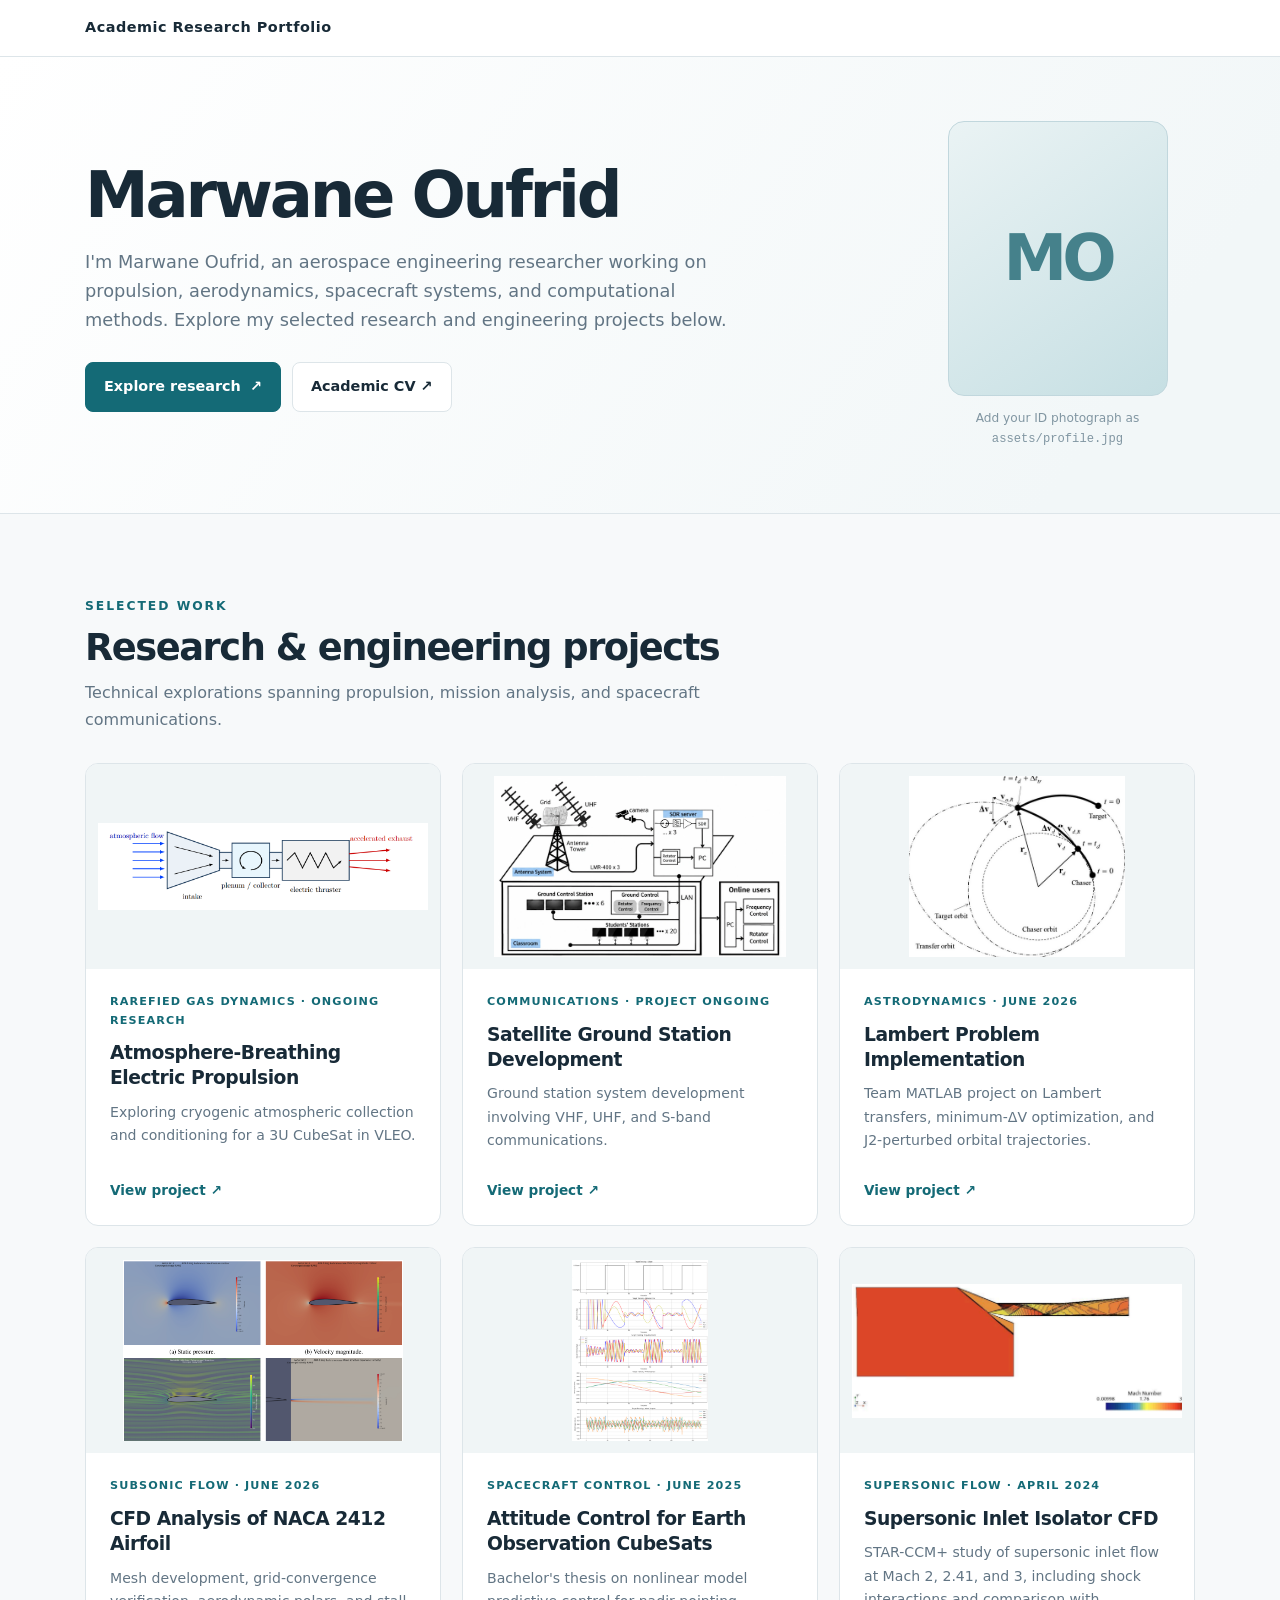
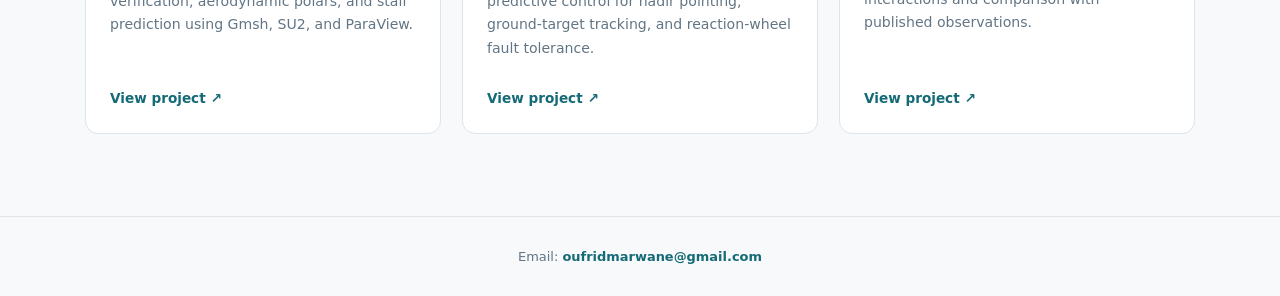
==== index.html @ 2d342919 "Add files via upload" ====
<!DOCTYPE html>

<html lang="en"><head><meta charset="utf-8"/><meta content="width=device-width,initial-scale=1" name="viewport"/><meta content="Marwane Oufrid — aerospace engineering research and project portfolio." name="description"/><title>Marwane Oufrid | Aerospace Engineering Research</title><link href="assets/style.css" rel="stylesheet"/></head><body><header class="portfolio-header"><div class="wrap"><a href="index.html">Academic Research Portfolio</a></div></header><main><section class="hero"><div class="wrap hero-grid"><div><h1 class="intro-name">Marwane Oufrid</h1><p>I'm Marwane Oufrid, an aerospace engineering researcher working on propulsion, aerodynamics, spacecraft systems, and computational methods. Explore my selected research and engineering projects below.</p><div class="btns"><a class="btn primary" href="#research">Explore research <span aria-hidden="true">↗</span></a><a class="btn" href="files/Marwane_Oufrid_CV.pdf" rel="noopener" target="_blank">Academic CV ↗</a></div></div><div class="photo-panel"><div class="profile-frame"><img alt="Portrait of Marwane Oufrid" onerror="this.style.display='none'" src="assets/profile.jpg"/><span aria-hidden="true" class="profile-initials">MO</span></div><p class="photo-hint">Add your ID photograph as <code>assets/profile.jpg</code></p></div></div></section><section class="section" id="research"><div class="wrap"><div class="section-heading"><div><div class="eyebrow">Selected work</div><h2>Research &amp; engineering projects</h2><p>Technical explorations spanning propulsion, mission analysis, and spacecraft communications.</p></div></div><div class="cards"><a class="card" href="projects/abep.html"><div class="card-art real-art"><img alt="Concept diagram for atmosphere-breathing electric propulsion" loading="lazy" src="assets/abep-diagram.png"/></div><div class="card-body"><span class="tag">Rarefied Gas Dynamics · Ongoing research</span><h3>Atmosphere-Breathing Electric Propulsion</h3><p>Exploring cryogenic atmospheric collection and conditioning for a 3U CubeSat in VLEO.</p><span class="open">View project ↗</span></div></a><a class="card" href="projects/ground-station.html"><div class="card-art real-art"><img alt="Adapted conceptual satellite ground station architecture showing antennas, SDR server, and ground control" loading="lazy" src="assets/ground-station-diagram.webp"/></div><div class="card-body"><span class="tag">Communications · Project ongoing</span><h3>Satellite Ground Station Development</h3><p>Ground station system development involving VHF, UHF, and S-band communications.</p><span class="open">View project ↗</span></div></a><a class="card" href="projects/lambert.html"><div class="card-art real-art"><img alt="Orbital rendezvous diagram related to Lambert transfer analysis" loading="lazy" src="assets/lambert-diagram.jpg"/></div><div class="card-body"><span class="tag">Astrodynamics · June 2026</span><h3>Lambert Problem Implementation</h3><p>Team MATLAB project on Lambert transfers, minimum-ΔV optimization, and J2-perturbed orbital trajectories.</p><span class="open">View project ↗</span></div></a><a class="card" href="projects/naca-2412.html"><div class="card-art real-art"><img alt="Simulation figure from the CFD Analysis of NACA 2412 Airfoil project report" loading="lazy" src="assets/naca-airfoil.png"/></div><div class="card-body"><span class="tag">Subsonic Flow · June 2026</span><h3>CFD Analysis of NACA 2412 Airfoil</h3><p>Mesh development, grid-convergence verification, aerodynamic polars, and stall prediction using Gmsh, SU2, and ParaView.</p><span class="open">View project ↗</span></div></a><a class="card" href="projects/cubesat-attitude-control.html"><div class="card-art real-art"><img alt="Attitude-tracking performance simulation from the bachelor thesis" loading="lazy" src="assets/acs-target-tracking.png"/></div><div class="card-body"><span class="tag">Spacecraft Control · June 2025</span><h3>Attitude Control for Earth Observation CubeSats</h3><p>Bachelor's thesis on nonlinear model predictive control for nadir pointing, ground-target tracking, and reaction-wheel fault tolerance.</p><span class="open">View project ↗</span></div></a><a class="card" href="projects/supersonic-inlet.html"><div class="card-art real-art"><img alt="Simulation figure from the Supersonic Inlet Isolator CFD project report" loading="lazy" src="assets/supersonic-inlet.png"/></div><div class="card-body"><span class="tag">Supersonic Flow · April 2024</span><h3>Supersonic Inlet Isolator CFD</h3><p>STAR-CCM+ study of supersonic inlet flow at Mach 2, 2.41, and 3, including shock interactions and comparison with published observations.</p><span class="open">View project ↗</span></div></a></div></div></section></main><footer><div class="wrap"><span>Email: <a href="mailto:oufridmarwane@gmail.com">oufridmarwane@gmail.com</a></span></div></footer><script src="assets/main.js"></script><script src="assets/art.js"></script><script>document.getElementById('year').textContent=new Date().getFullYear()</script></body></html>
---- assets/style.css ----
:root{--ink:#182a37;--muted:#627584;--paper:#f7f9fa;--white:#fff;--line:#dde5e9;--accent:#146a76;--accentlight:#e9f4f5;--max:1110px}*{box-sizing:border-box}html{scroll-behavior:smooth}body{margin:0;background:var(--paper);color:var(--ink);font:16px/1.65 Inter,system-ui,-apple-system,"Segoe UI",sans-serif}a{color:inherit;text-decoration:none}a:hover{color:var(--accent)}.wrap{width:min(var(--max),calc(100% - 48px));margin:auto}.nav{height:78px;display:flex;align-items:center;justify-content:space-between;gap:24px}.brand{font-size:1.05rem;font-weight:800;letter-spacing:-.03em}.brand span{color:var(--accent)}.nav-links{display:flex;gap:30px;align-items:center}.nav-links a{font-size:.88rem;font-weight:600;color:#506575}.nav-links a:hover{color:var(--accent)}.nav-links .contact-button{border:1px solid #b6ccd2;padding:8px 16px;border-radius:8px;color:var(--ink)}header{background:#fff;border-bottom:1px solid var(--line)}.hero{background:linear-gradient(125deg,#fff 0%,#f2f7f8 85%);border-bottom:1px solid var(--line);overflow:hidden}.hero-grid{min-height:520px;display:grid;grid-template-columns:1.25fr .75fr;gap:55px;align-items:center;padding:76px 0}.eyebrow{color:var(--accent);text-transform:uppercase;font-size:.77rem;font-weight:800;letter-spacing:.16em}.hero h1{font-size:clamp(2.5rem,5vw,4.25rem);line-height:1.13;letter-spacing:-.055em;margin:17px 0 20px;max-width:720px}.hero p{font-size:1.11rem;color:var(--muted);max-width:600px;margin:0 0 26px}.btns{display:flex;flex-wrap:wrap;gap:11px}.btn{display:inline-flex;align-items:center;gap:9px;border-radius:8px;padding:12px 18px;font-size:.9rem;font-weight:700;border:1px solid var(--line);background:#fff}.btn.primary{background:var(--accent);color:white;border-color:var(--accent)}.btn.primary:hover{background:#0b4c55}.orbital{min-height:330px;position:relative;display:grid;place-items:center}.orbit{position:absolute;width:285px;height:285px;border:1px solid #b6d4d9;border-radius:50%;transform:rotateX(56deg) rotate(-31deg)}.orbit.o2{height:230px;width:325px;transform:rotateX(70deg) rotate(48deg)}.planet{width:153px;height:153px;border-radius:50%;background:radial-gradient(circle at 30% 25%,#82b8c1,#236b80 58%,#14384f 86%);box-shadow:0 28px 80px #16687822, inset -18px -12px 25px #062c3b44;position:relative}.planet:after{content:'';position:absolute;inset:20px;border:1px solid #ffffff38;border-radius:50%}.sat{position:absolute;top:51px;right:31px;width:13px;height:13px;background:#d99149;border:3px solid white;border-radius:50%;box-shadow:0 0 0 6px #e9ac6350}.diagram-caption{position:absolute;bottom:8px;font:600 .7rem/1.5 ui-monospace,monospace;letter-spacing:.12em;color:#6f8b96;text-align:center}.section{padding:82px 0}.section-heading{display:flex;align-items:end;justify-content:space-between;gap:24px;margin-bottom:30px}.section h2{font-size:clamp(1.7rem,3vw,2.3rem);letter-spacing:-.04em;line-height:1.3;margin:8px 0}.section-heading p,.section-intro{color:var(--muted);max-width:630px;margin:0}.section-heading .smalllink{font-size:.85rem;font-weight:700;color:var(--accent);white-space:nowrap}.cards{display:grid;grid-template-columns:repeat(3,minmax(0,1fr));gap:21px}.card{background:#fff;border:1px solid var(--line);border-radius:13px;overflow:hidden;transition:transform .15s,box-shadow .15s}.card:hover{transform:translateY(-3px);box-shadow:0 15px 34px #15384a12}.card-art{height:205px;position:relative;overflow:hidden;background:#d7eaf0}.card-art svg{height:100%;width:100%;display:block}.card-body{padding:24px}.tag{display:inline-block;text-transform:uppercase;letter-spacing:.1em;font-size:.7rem;font-weight:800;color:var(--accent)}.card h3{font-size:1.17rem;letter-spacing:-.025em;line-height:1.36;margin:10px 0}.card p{font-size:.88rem;color:var(--muted);margin:0 0 19px}.card .open{font-size:.85rem;font-weight:750;color:var(--accent)}.about{background:white;border-top:1px solid var(--line);border-bottom:1px solid var(--line)}.about-grid{display:grid;grid-template-columns:1fr 1fr;gap:80px}.about p{color:var(--muted)}.topics{display:flex;flex-wrap:wrap;gap:9px;margin-top:23px}.pill{padding:7px 12px;background:var(--accentlight);color:#225967;border-radius:6px;font-size:.8rem;font-weight:650}.quick{border-top:1px solid var(--line);padding:24px 0}.quick:first-of-type{border-top:0}.quick strong{display:block;font-size:.95rem}.quick span{color:var(--muted);font-size:.87rem}.cta{padding:68px 0}.cta-inner{border-radius:16px;background:#173947;color:#fff;padding:43px 50px;display:flex;justify-content:space-between;align-items:center;gap:28px}.cta h2{margin:0 0 7px;font-size:1.65rem}.cta p{color:#c4d8de;margin:0}.cta .btn{white-space:nowrap}footer{border-top:1px solid var(--line);padding:29px 0;color:var(--muted);font-size:.81rem}footer .wrap{display:flex;justify-content:space-between;gap:20px}footer a{margin-left:15px}.detail{background:white;border-bottom:1px solid var(--line)}.detail .wrap{padding-top:68px;padding-bottom:66px}.crumb{font-size:.83rem;color:var(--accent);font-weight:700}.detail h1{font-size:clamp(2.25rem,5vw,3.6rem);letter-spacing:-.055em;line-height:1.15;max-width:850px;margin:19px 0}.detail .lede{font-size:1.13rem;color:var(--muted);max-width:820px}.detail-content{display:grid;grid-template-columns:minmax(0,1.8fr) minmax(240px,.8fr);gap:72px;padding-top:52px;padding-bottom:90px}.detail-content h2{font-size:1.3rem;letter-spacing:-.025em;margin:38px 0 11px}.detail-content h2:first-child{margin-top:0}.detail-content p,.detail-content li{color:#516777}.detail-content ul{padding-left:20px}.aside{background:#fff;border:1px solid var(--line);border-radius:10px;padding:25px;height:max-content}.aside h3{margin:0 0 18px;font-size:1rem}.fact{border-top:1px solid var(--line);padding:12px 0}.fact b{display:block;font-size:.72rem;text-transform:uppercase;letter-spacing:.08em;color:#78909e}.fact span{font-size:.88rem;color:#415865}.note{background:#eff6f6;padding:17px 20px;border-left:3px solid var(--accent);border-radius:4px;color:#46646b!important;font-size:.88rem}.menu-toggle{display:none} @media(max-width:760px){.wrap{width:min(var(--max),calc(100% - 32px))}.hero-grid{grid-template-columns:1fr;min-height:auto;padding:62px 0 30px;gap:5px}.orbital{min-height:255px}.orbit{transform:scale(.75) rotateX(56deg) rotate(-31deg)}.orbit.o2{transform:scale(.75) rotateX(70deg) rotate(48deg)}.planet{width:120px;height:120px}.cards{grid-template-columns:1fr}.card-art{height:235px}.about-grid,.detail-content{grid-template-columns:1fr;gap:28px}.section{padding:56px 0}.section-heading{align-items:start;flex-direction:column}.cta-inner{padding:29px;align-items:start;flex-direction:column}footer .wrap{flex-direction:column}.nav{height:68px}.menu-toggle{display:block;background:none;border:0;font-size:1.45rem;color:var(--ink);cursor:pointer}.nav-links{display:none;position:absolute;z-index:10;top:68px;left:0;right:0;padding:20px 23px;background:#fff;border-bottom:1px solid var(--line);flex-direction:column;align-items:start;gap:18px}.nav-links.open{display:flex}}@media(prefers-reduced-motion:reduce){*,*:before,*:after{scroll-behavior:auto!important;transition:none!important}}

/* Portfolio v2: simplified introduction and author portrait */
.hero-grid{grid-template-columns:minmax(0,1fr) 275px;min-height:400px;padding:64px 0;gap:70px}
.hero h1.intro-name{font-size:clamp(2.5rem,5vw,4rem);margin:0 0 17px;letter-spacing:-.05em}
.hero p{max-width:670px}
.photo-panel{text-align:center;justify-self:center;width:100%}
.profile-frame{aspect-ratio:4/5;width:220px;max-width:100%;margin:auto;background:linear-gradient(145deg,#eaf3f4,#c6dfe3);border:1px solid #c1d7dd;border-radius:16px;overflow:hidden;position:relative;display:grid;place-items:center}
.profile-frame img{position:absolute;inset:0;width:100%;height:100%;object-fit:cover;object-position:center 22%;z-index:2}
.profile-initials{font-size:4rem;font-weight:800;color:#45818b;letter-spacing:-.08em}
.hero .photo-hint{font-size:.76rem;margin:12px auto 0;color:#8196a2;max-width:240px}
.photo-hint code{font-size:.76rem}
.real-art{background:#f0f5f6;display:flex;align-items:center;justify-content:center;padding:12px}
.real-art img{max-width:100%;max-height:100%;width:100%;height:100%;object-fit:contain}
@media(max-width:760px){.hero-grid{grid-template-columns:1fr;gap:32px;padding:52px 0}.photo-panel{grid-row:1}.profile-frame{width:160px}.hero .photo-hint{font-size:.7rem}}

/* Research diagram and source caption */
.project-figure{margin:0 0 30px}.project-figure img{display:block;width:100%;height:auto;max-height:680px;object-fit:contain;background:#fff;border:1px solid var(--line);border-radius:9px;padding:10px}.project-figure figcaption{font-size:.82rem;line-height:1.55;color:var(--muted);margin-top:10px}.project-figure figcaption a{color:var(--accent);text-decoration:underline;text-underline-offset:2px}

/* Report links in project summary panels */
.aside .report-link{color:#126cb3;font-weight:800;text-decoration:none}
.aside .report-link:hover{color:#08538e;text-decoration:underline}

.document-link{color:#146a9a!important;font-weight:750;text-decoration:none}.document-link:hover{text-decoration:underline}

/* v12: equal-height project cards and aligned links */
.cards{align-items:stretch}
.card{display:flex;flex-direction:column;height:100%}
.card-body{display:flex;flex:1;flex-direction:column}
.card .open{display:block;margin-top:auto;padding-top:8px}
footer .wrap{justify-content:center;text-align:center}
footer a{margin-left:0;color:var(--accent);font-weight:700}

/* Compact portfolio masthead */
.portfolio-header{background:#fff;border-bottom:1px solid var(--line)}
.portfolio-header .wrap{min-height:56px;display:flex;align-items:center}
.portfolio-header a{font-size:.9rem;font-weight:750;letter-spacing:.035em;color:var(--ink)}
.portfolio-header a:hover{color:var(--accent)}
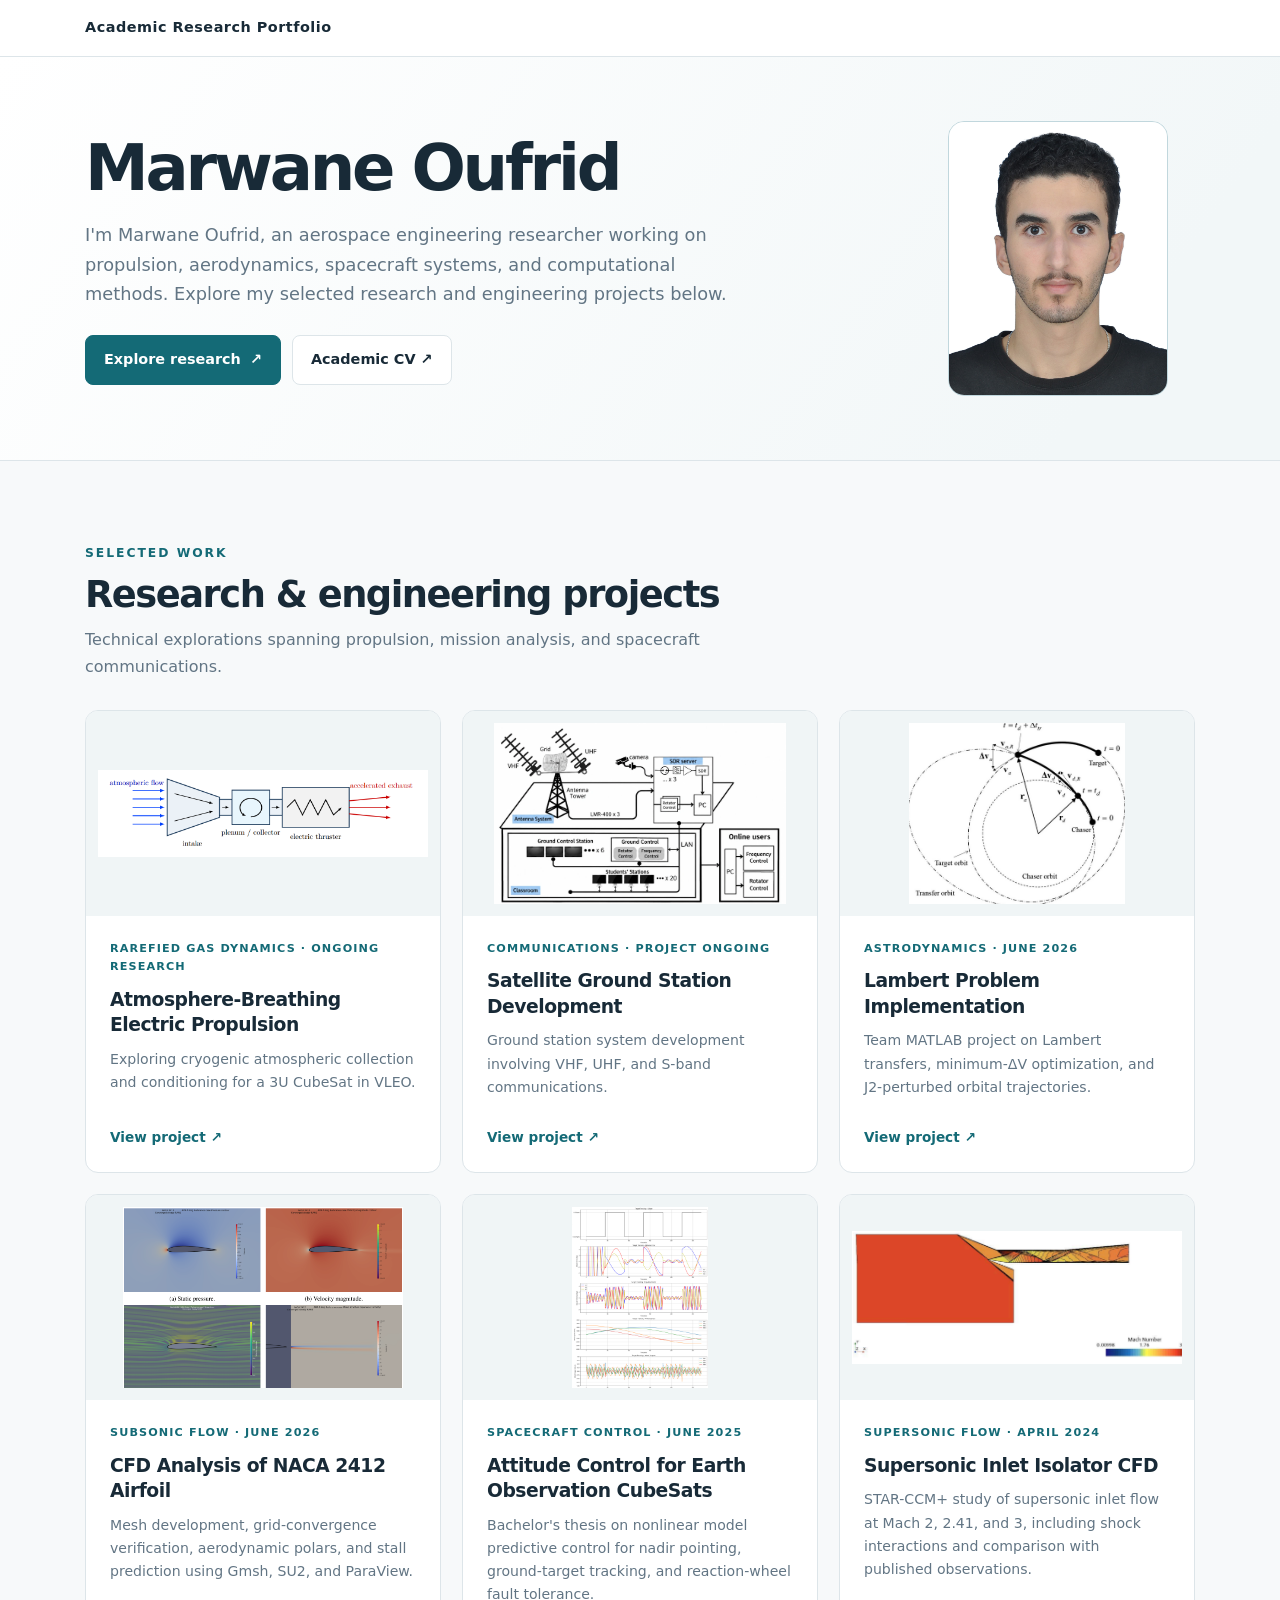
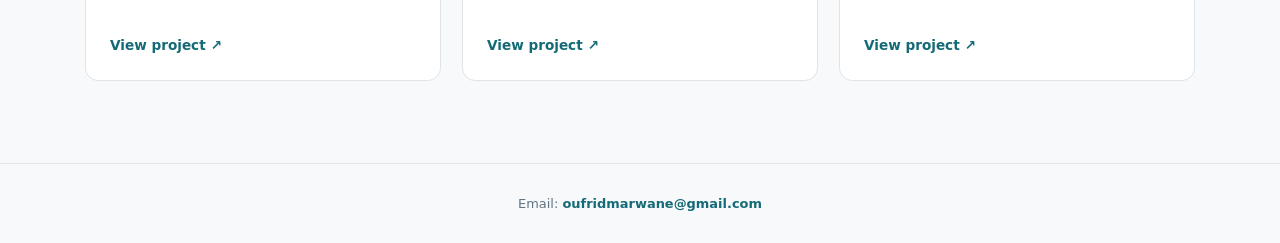
==== commit 32248006: "Update index.html" ====
--- a/index.html
+++ b/index.html
@@ -1,3 +1,3 @@
 <!DOCTYPE html>
 
-<html lang="en"><head><meta charset="utf-8"/><meta content="width=device-width,initial-scale=1" name="viewport"/><meta content="Marwane Oufrid — aerospace engineering research and project portfolio." name="description"/><title>Marwane Oufrid | Aerospace Engineering Research</title><link href="assets/style.css" rel="stylesheet"/></head><body><header class="portfolio-header"><div class="wrap"><a href="index.html">Academic Research Portfolio</a></div></header><main><section class="hero"><div class="wrap hero-grid"><div><h1 class="intro-name">Marwane Oufrid</h1><p>I'm Marwane Oufrid, an aerospace engineering researcher working on propulsion, aerodynamics, spacecraft systems, and computational methods. Explore my selected research and engineering projects below.</p><div class="btns"><a class="btn primary" href="#research">Explore research <span aria-hidden="true">↗</span></a><a class="btn" href="files/Marwane_Oufrid_CV.pdf" rel="noopener" target="_blank">Academic CV ↗</a></div></div><div class="photo-panel"><div class="profile-frame"><img alt="Portrait of Marwane Oufrid" onerror="this.style.display='none'" src="assets/profile.jpg"/><span aria-hidden="true" class="profile-initials">MO</span></div><p class="photo-hint">Add your ID photograph as <code>assets/profile.jpg</code></p></div></div></section><section class="section" id="research"><div class="wrap"><div class="section-heading"><div><div class="eyebrow">Selected work</div><h2>Research &amp; engineering projects</h2><p>Technical explorations spanning propulsion, mission analysis, and spacecraft communications.</p></div></div><div class="cards"><a class="card" href="projects/abep.html"><div class="card-art real-art"><img alt="Concept diagram for atmosphere-breathing electric propulsion" loading="lazy" src="assets/abep-diagram.png"/></div><div class="card-body"><span class="tag">Rarefied Gas Dynamics · Ongoing research</span><h3>Atmosphere-Breathing Electric Propulsion</h3><p>Exploring cryogenic atmospheric collection and conditioning for a 3U CubeSat in VLEO.</p><span class="open">View project ↗</span></div></a><a class="card" href="projects/ground-station.html"><div class="card-art real-art"><img alt="Adapted conceptual satellite ground station architecture showing antennas, SDR server, and ground control" loading="lazy" src="assets/ground-station-diagram.webp"/></div><div class="card-body"><span class="tag">Communications · Project ongoing</span><h3>Satellite Ground Station Development</h3><p>Ground station system development involving VHF, UHF, and S-band communications.</p><span class="open">View project ↗</span></div></a><a class="card" href="projects/lambert.html"><div class="card-art real-art"><img alt="Orbital rendezvous diagram related to Lambert transfer analysis" loading="lazy" src="assets/lambert-diagram.jpg"/></div><div class="card-body"><span class="tag">Astrodynamics · June 2026</span><h3>Lambert Problem Implementation</h3><p>Team MATLAB project on Lambert transfers, minimum-ΔV optimization, and J2-perturbed orbital trajectories.</p><span class="open">View project ↗</span></div></a><a class="card" href="projects/naca-2412.html"><div class="card-art real-art"><img alt="Simulation figure from the CFD Analysis of NACA 2412 Airfoil project report" loading="lazy" src="assets/naca-airfoil.png"/></div><div class="card-body"><span class="tag">Subsonic Flow · June 2026</span><h3>CFD Analysis of NACA 2412 Airfoil</h3><p>Mesh development, grid-convergence verification, aerodynamic polars, and stall prediction using Gmsh, SU2, and ParaView.</p><span class="open">View project ↗</span></div></a><a class="card" href="projects/cubesat-attitude-control.html"><div class="card-art real-art"><img alt="Attitude-tracking performance simulation from the bachelor thesis" loading="lazy" src="assets/acs-target-tracking.png"/></div><div class="card-body"><span class="tag">Spacecraft Control · June 2025</span><h3>Attitude Control for Earth Observation CubeSats</h3><p>Bachelor's thesis on nonlinear model predictive control for nadir pointing, ground-target tracking, and reaction-wheel fault tolerance.</p><span class="open">View project ↗</span></div></a><a class="card" href="projects/supersonic-inlet.html"><div class="card-art real-art"><img alt="Simulation figure from the Supersonic Inlet Isolator CFD project report" loading="lazy" src="assets/supersonic-inlet.png"/></div><div class="card-body"><span class="tag">Supersonic Flow · April 2024</span><h3>Supersonic Inlet Isolator CFD</h3><p>STAR-CCM+ study of supersonic inlet flow at Mach 2, 2.41, and 3, including shock interactions and comparison with published observations.</p><span class="open">View project ↗</span></div></a></div></div></section></main><footer><div class="wrap"><span>Email: <a href="mailto:oufridmarwane@gmail.com">oufridmarwane@gmail.com</a></span></div></footer><script src="assets/main.js"></script><script src="assets/art.js"></script><script>document.getElementById('year').textContent=new Date().getFullYear()</script></body></html>
+<html lang="en"><head><meta charset="utf-8"/><meta content="width=device-width,initial-scale=1" name="viewport"/><meta content="Marwane Oufrid — aerospace engineering research and project portfolio." name="description"/><title>Marwane Oufrid | Aerospace Engineering Research</title><link href="assets/style.css" rel="stylesheet"/></head><body><header class="portfolio-header"><div class="wrap"><a href="index.html">Academic Research Portfolio</a></div></header><main><section class="hero"><div class="wrap hero-grid"><div><h1 class="intro-name">Marwane Oufrid</h1><p>I'm Marwane Oufrid, an aerospace engineering researcher working on propulsion, aerodynamics, spacecraft systems, and computational methods. Explore my selected research and engineering projects below.</p><div class="btns"><a class="btn primary" href="#research">Explore research <span aria-hidden="true">↗</span></a><a class="btn" href="files/Marwane_Oufrid_CV.pdf" rel="noopener" target="_blank">Academic CV ↗</a></div></div><div class="photo-panel"><div class="profile-frame"><img alt="Portrait of Marwane Oufrid" onerror="this.style.display='none'" src="assets/profile.jpg"/><span aria-hidden="true" class="profile-initials">MO</span></div></div></div></section><section class="section" id="research"><div class="wrap"><div class="section-heading"><div><div class="eyebrow">Selected work</div><h2>Research &amp; engineering projects</h2><p>Technical explorations spanning propulsion, mission analysis, and spacecraft communications.</p></div></div><div class="cards"><a class="card" href="projects/abep.html"><div class="card-art real-art"><img alt="Concept diagram for atmosphere-breathing electric propulsion" loading="lazy" src="assets/abep-diagram.png"/></div><div class="card-body"><span class="tag">Rarefied Gas Dynamics · Ongoing research</span><h3>Atmosphere-Breathing Electric Propulsion</h3><p>Exploring cryogenic atmospheric collection and conditioning for a 3U CubeSat in VLEO.</p><span class="open">View project ↗</span></div></a><a class="card" href="projects/ground-station.html"><div class="card-art real-art"><img alt="Adapted conceptual satellite ground station architecture showing antennas, SDR server, and ground control" loading="lazy" src="assets/ground-station-diagram.webp"/></div><div class="card-body"><span class="tag">Communications · Project ongoing</span><h3>Satellite Ground Station Development</h3><p>Ground station system development involving VHF, UHF, and S-band communications.</p><span class="open">View project ↗</span></div></a><a class="card" href="projects/lambert.html"><div class="card-art real-art"><img alt="Orbital rendezvous diagram related to Lambert transfer analysis" loading="lazy" src="assets/lambert-diagram.jpg"/></div><div class="card-body"><span class="tag">Astrodynamics · June 2026</span><h3>Lambert Problem Implementation</h3><p>Team MATLAB project on Lambert transfers, minimum-ΔV optimization, and J2-perturbed orbital trajectories.</p><span class="open">View project ↗</span></div></a><a class="card" href="projects/naca-2412.html"><div class="card-art real-art"><img alt="Simulation figure from the CFD Analysis of NACA 2412 Airfoil project report" loading="lazy" src="assets/naca-airfoil.png"/></div><div class="card-body"><span class="tag">Subsonic Flow · June 2026</span><h3>CFD Analysis of NACA 2412 Airfoil</h3><p>Mesh development, grid-convergence verification, aerodynamic polars, and stall prediction using Gmsh, SU2, and ParaView.</p><span class="open">View project ↗</span></div></a><a class="card" href="projects/cubesat-attitude-control.html"><div class="card-art real-art"><img alt="Attitude-tracking performance simulation from the bachelor thesis" loading="lazy" src="assets/acs-target-tracking.png"/></div><div class="card-body"><span class="tag">Spacecraft Control · June 2025</span><h3>Attitude Control for Earth Observation CubeSats</h3><p>Bachelor's thesis on nonlinear model predictive control for nadir pointing, ground-target tracking, and reaction-wheel fault tolerance.</p><span class="open">View project ↗</span></div></a><a class="card" href="projects/supersonic-inlet.html"><div class="card-art real-art"><img alt="Simulation figure from the Supersonic Inlet Isolator CFD project report" loading="lazy" src="assets/supersonic-inlet.png"/></div><div class="card-body"><span class="tag">Supersonic Flow · April 2024</span><h3>Supersonic Inlet Isolator CFD</h3><p>STAR-CCM+ study of supersonic inlet flow at Mach 2, 2.41, and 3, including shock interactions and comparison with published observations.</p><span class="open">View project ↗</span></div></a></div></div></section></main><footer><div class="wrap"><span>Email: <a href="mailto:oufridmarwane@gmail.com">oufridmarwane@gmail.com</a></span></div></footer><script src="assets/main.js"></script><script src="assets/art.js"></script><script>document.getElementById('year').textContent=new Date().getFullYear()</script></body></html>
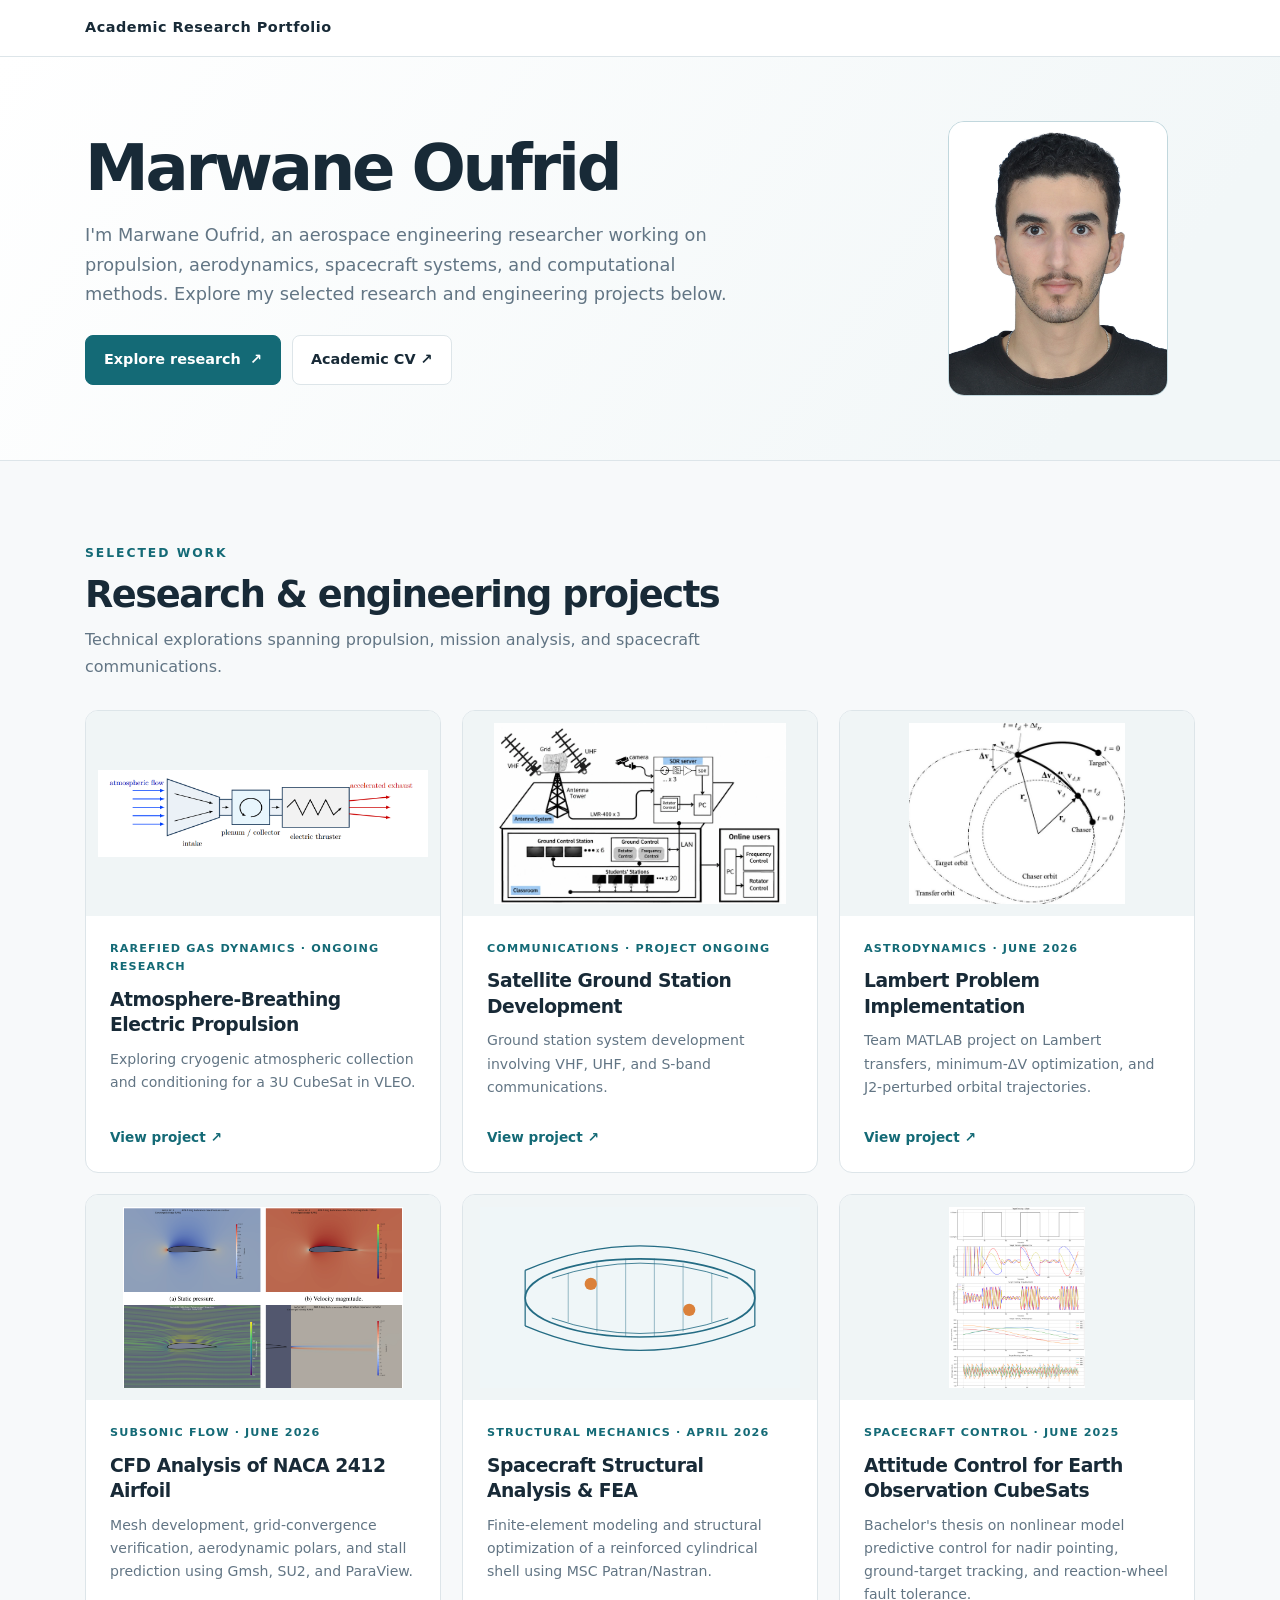
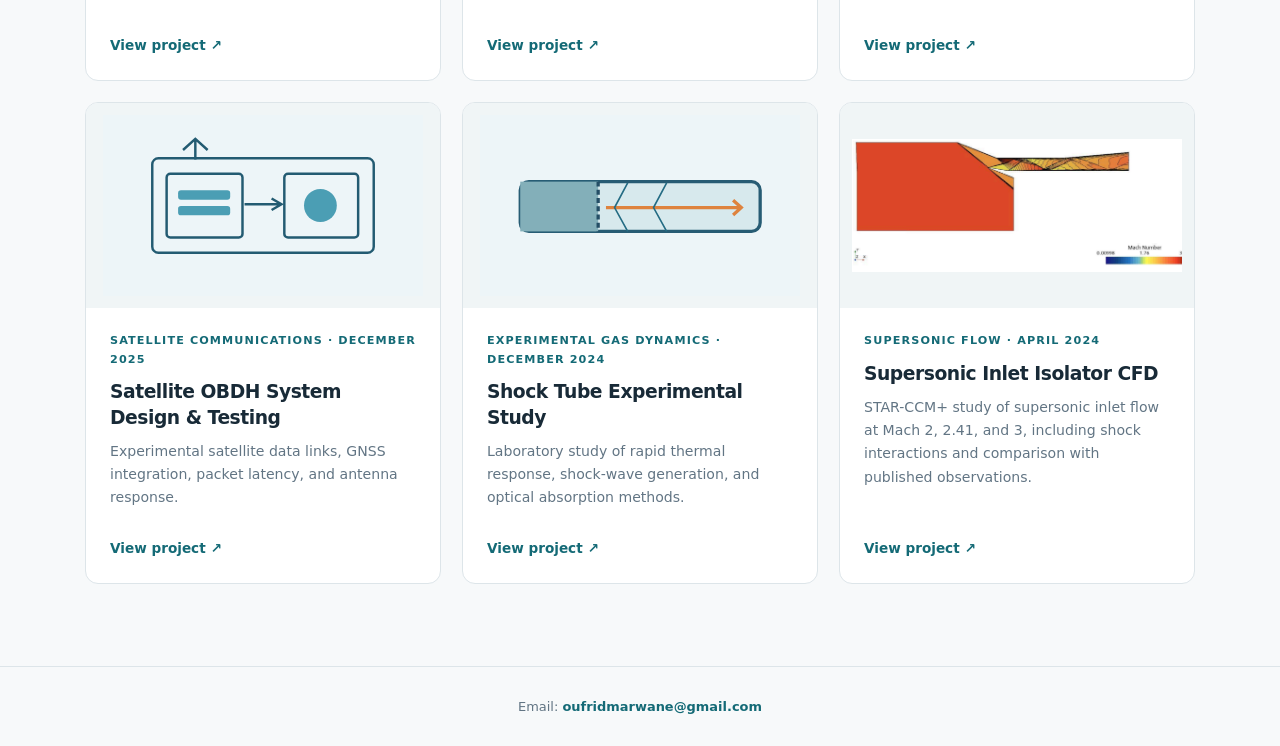
==== commit 012a21b2: "Show three new research projects in portfolio" ====
--- a/index.html
+++ b/index.html
@@ -1,3 +1,3 @@
 <!DOCTYPE html>
 
-<html lang="en"><head><meta charset="utf-8"/><meta content="width=device-width,initial-scale=1" name="viewport"/><meta content="Marwane Oufrid — aerospace engineering research and project portfolio." name="description"/><title>Marwane Oufrid | Aerospace Engineering Research</title><link href="assets/style.css" rel="stylesheet"/></head><body><header class="portfolio-header"><div class="wrap"><a href="index.html">Academic Research Portfolio</a></div></header><main><section class="hero"><div class="wrap hero-grid"><div><h1 class="intro-name">Marwane Oufrid</h1><p>I'm Marwane Oufrid, an aerospace engineering researcher working on propulsion, aerodynamics, spacecraft systems, and computational methods. Explore my selected research and engineering projects below.</p><div class="btns"><a class="btn primary" href="#research">Explore research <span aria-hidden="true">↗</span></a><a class="btn" href="files/Marwane_Oufrid_CV.pdf" rel="noopener" target="_blank">Academic CV ↗</a></div></div><div class="photo-panel"><div class="profile-frame"><img alt="Portrait of Marwane Oufrid" onerror="this.style.display='none'" src="assets/profile.jpg"/><span aria-hidden="true" class="profile-initials">MO</span></div></div></div></section><section class="section" id="research"><div class="wrap"><div class="section-heading"><div><div class="eyebrow">Selected work</div><h2>Research &amp; engineering projects</h2><p>Technical explorations spanning propulsion, mission analysis, and spacecraft communications.</p></div></div><div class="cards"><a class="card" href="projects/abep.html"><div class="card-art real-art"><img alt="Concept diagram for atmosphere-breathing electric propulsion" loading="lazy" src="assets/abep-diagram.png"/></div><div class="card-body"><span class="tag">Rarefied Gas Dynamics · Ongoing research</span><h3>Atmosphere-Breathing Electric Propulsion</h3><p>Exploring cryogenic atmospheric collection and conditioning for a 3U CubeSat in VLEO.</p><span class="open">View project ↗</span></div></a><a class="card" href="projects/ground-station.html"><div class="card-art real-art"><img alt="Adapted conceptual satellite ground station architecture showing antennas, SDR server, and ground control" loading="lazy" src="assets/ground-station-diagram.webp"/></div><div class="card-body"><span class="tag">Communications · Project ongoing</span><h3>Satellite Ground Station Development</h3><p>Ground station system development involving VHF, UHF, and S-band communications.</p><span class="open">View project ↗</span></div></a><a class="card" href="projects/lambert.html"><div class="card-art real-art"><img alt="Orbital rendezvous diagram related to Lambert transfer analysis" loading="lazy" src="assets/lambert-diagram.jpg"/></div><div class="card-body"><span class="tag">Astrodynamics · June 2026</span><h3>Lambert Problem Implementation</h3><p>Team MATLAB project on Lambert transfers, minimum-ΔV optimization, and J2-perturbed orbital trajectories.</p><span class="open">View project ↗</span></div></a><a class="card" href="projects/naca-2412.html"><div class="card-art real-art"><img alt="Simulation figure from the CFD Analysis of NACA 2412 Airfoil project report" loading="lazy" src="assets/naca-airfoil.png"/></div><div class="card-body"><span class="tag">Subsonic Flow · June 2026</span><h3>CFD Analysis of NACA 2412 Airfoil</h3><p>Mesh development, grid-convergence verification, aerodynamic polars, and stall prediction using Gmsh, SU2, and ParaView.</p><span class="open">View project ↗</span></div></a><a class="card" href="projects/cubesat-attitude-control.html"><div class="card-art real-art"><img alt="Attitude-tracking performance simulation from the bachelor thesis" loading="lazy" src="assets/acs-target-tracking.png"/></div><div class="card-body"><span class="tag">Spacecraft Control · June 2025</span><h3>Attitude Control for Earth Observation CubeSats</h3><p>Bachelor's thesis on nonlinear model predictive control for nadir pointing, ground-target tracking, and reaction-wheel fault tolerance.</p><span class="open">View project ↗</span></div></a><a class="card" href="projects/supersonic-inlet.html"><div class="card-art real-art"><img alt="Simulation figure from the Supersonic Inlet Isolator CFD project report" loading="lazy" src="assets/supersonic-inlet.png"/></div><div class="card-body"><span class="tag">Supersonic Flow · April 2024</span><h3>Supersonic Inlet Isolator CFD</h3><p>STAR-CCM+ study of supersonic inlet flow at Mach 2, 2.41, and 3, including shock interactions and comparison with published observations.</p><span class="open">View project ↗</span></div></a></div></div></section></main><footer><div class="wrap"><span>Email: <a href="mailto:oufridmarwane@gmail.com">oufridmarwane@gmail.com</a></span></div></footer><script src="assets/main.js"></script><script src="assets/art.js"></script><script>document.getElementById('year').textContent=new Date().getFullYear()</script></body></html>
+<html lang="en"><head><meta charset="utf-8"/><meta content="width=device-width,initial-scale=1" name="viewport"/><meta content="Marwane Oufrid — aerospace engineering research and project portfolio." name="description"/><title>Marwane Oufrid | Aerospace Engineering Research</title><link href="assets/style.css" rel="stylesheet"/></head><body><header class="portfolio-header"><div class="wrap"><a href="index.html">Academic Research Portfolio</a></div></header><main><section class="hero"><div class="wrap hero-grid"><div><h1 class="intro-name">Marwane Oufrid</h1><p>I'm Marwane Oufrid, an aerospace engineering researcher working on propulsion, aerodynamics, spacecraft systems, and computational methods. Explore my selected research and engineering projects below.</p><div class="btns"><a class="btn primary" href="#research">Explore research <span aria-hidden="true">↗</span></a><a class="btn" href="files/Marwane_Oufrid_CV.pdf" rel="noopener" target="_blank">Academic CV ↗</a></div></div><div class="photo-panel"><div class="profile-frame"><img alt="Portrait of Marwane Oufrid" onerror="this.style.display='none'" src="assets/profile.jpg"/><span aria-hidden="true" class="profile-initials">MO</span></div></div></div></section><section class="section" id="research"><div class="wrap"><div class="section-heading"><div><div class="eyebrow">Selected work</div><h2>Research &amp; engineering projects</h2><p>Technical explorations spanning propulsion, mission analysis, and spacecraft communications.</p></div></div><div class="cards"><a class="card" href="projects/abep.html"><div class="card-art real-art"><img alt="Concept diagram for atmosphere-breathing electric propulsion" loading="lazy" src="assets/abep-diagram.png"/></div><div class="card-body"><span class="tag">Rarefied Gas Dynamics · Ongoing research</span><h3>Atmosphere-Breathing Electric Propulsion</h3><p>Exploring cryogenic atmospheric collection and conditioning for a 3U CubeSat in VLEO.</p><span class="open">View project ↗</span></div></a><a class="card" href="projects/ground-station.html"><div class="card-art real-art"><img alt="Adapted conceptual satellite ground station architecture showing antennas, SDR server, and ground control" loading="lazy" src="assets/ground-station-diagram.webp"/></div><div class="card-body"><span class="tag">Communications · Project ongoing</span><h3>Satellite Ground Station Development</h3><p>Ground station system development involving VHF, UHF, and S-band communications.</p><span class="open">View project ↗</span></div></a><a class="card" href="projects/lambert.html"><div class="card-art real-art"><img alt="Orbital rendezvous diagram related to Lambert transfer analysis" loading="lazy" src="assets/lambert-diagram.jpg"/></div><div class="card-body"><span class="tag">Astrodynamics · June 2026</span><h3>Lambert Problem Implementation</h3><p>Team MATLAB project on Lambert transfers, minimum-ΔV optimization, and J2-perturbed orbital trajectories.</p><span class="open">View project ↗</span></div></a><a class="card" href="projects/naca-2412.html"><div class="card-art real-art"><img alt="Simulation figure from the CFD Analysis of NACA 2412 Airfoil project report" loading="lazy" src="assets/naca-airfoil.png"/></div><div class="card-body"><span class="tag">Subsonic Flow · June 2026</span><h3>CFD Analysis of NACA 2412 Airfoil</h3><p>Mesh development, grid-convergence verification, aerodynamic polars, and stall prediction using Gmsh, SU2, and ParaView.</p><span class="open">View project ↗</span></div></a><a class="card" href="projects/spacecraft-structural-fea.html"><div class="card-art real-art"><img alt="Schematic illustration for Spacecraft Structural Analysis & FEA" loading="lazy" src="assets/structural-fea.svg"/></div><div class="card-body"><span class="tag">Structural Mechanics · April 2026</span><h3>Spacecraft Structural Analysis & FEA</h3><p>Finite-element modeling and structural optimization of a reinforced cylindrical shell using MSC Patran/Nastran.</p><span class="open">View project ↗</span></div></a><a class="card" href="projects/cubesat-attitude-control.html"><div class="card-art real-art"><img alt="Attitude-tracking performance simulation from the bachelor thesis" loading="lazy" src="assets/acs-target-tracking.png"/></div><div class="card-body"><span class="tag">Spacecraft Control · June 2025</span><h3>Attitude Control for Earth Observation CubeSats</h3><p>Bachelor's thesis on nonlinear model predictive control for nadir pointing, ground-target tracking, and reaction-wheel fault tolerance.</p><span class="open">View project ↗</span></div></a><a class="card" href="projects/satellite-obdh-testing.html"><div class="card-art real-art"><img alt="Schematic illustration for Satellite OBDH System Design & Testing" loading="lazy" src="assets/satellite-obdh.svg"/></div><div class="card-body"><span class="tag">Satellite Communications · December 2025</span><h3>Satellite OBDH System Design & Testing</h3><p>Experimental satellite data links, GNSS integration, packet latency, and antenna response.</p><span class="open">View project ↗</span></div></a><a class="card" href="projects/shock-tube-study.html"><div class="card-art real-art"><img alt="Schematic illustration for Shock Tube Experimental Study" loading="lazy" src="assets/shock-tube.svg"/></div><div class="card-body"><span class="tag">Experimental Gas Dynamics · December 2024</span><h3>Shock Tube Experimental Study</h3><p>Laboratory study of rapid thermal response, shock-wave generation, and optical absorption methods.</p><span class="open">View project ↗</span></div></a><a class="card" href="projects/supersonic-inlet.html"><div class="card-art real-art"><img alt="Simulation figure from the Supersonic Inlet Isolator CFD project report" loading="lazy" src="assets/supersonic-inlet.png"/></div><div class="card-body"><span class="tag">Supersonic Flow · April 2024</span><h3>Supersonic Inlet Isolator CFD</h3><p>STAR-CCM+ study of supersonic inlet flow at Mach 2, 2.41, and 3, including shock interactions and comparison with published observations.</p><span class="open">View project ↗</span></div></a></div></div></section></main><footer><div class="wrap"><span>Email: <a href="mailto:oufridmarwane@gmail.com">oufridmarwane@gmail.com</a></span></div></footer><script src="assets/main.js"></script><script src="assets/art.js"></script><script>document.getElementById('year').textContent=new Date().getFullYear()</script></body></html>
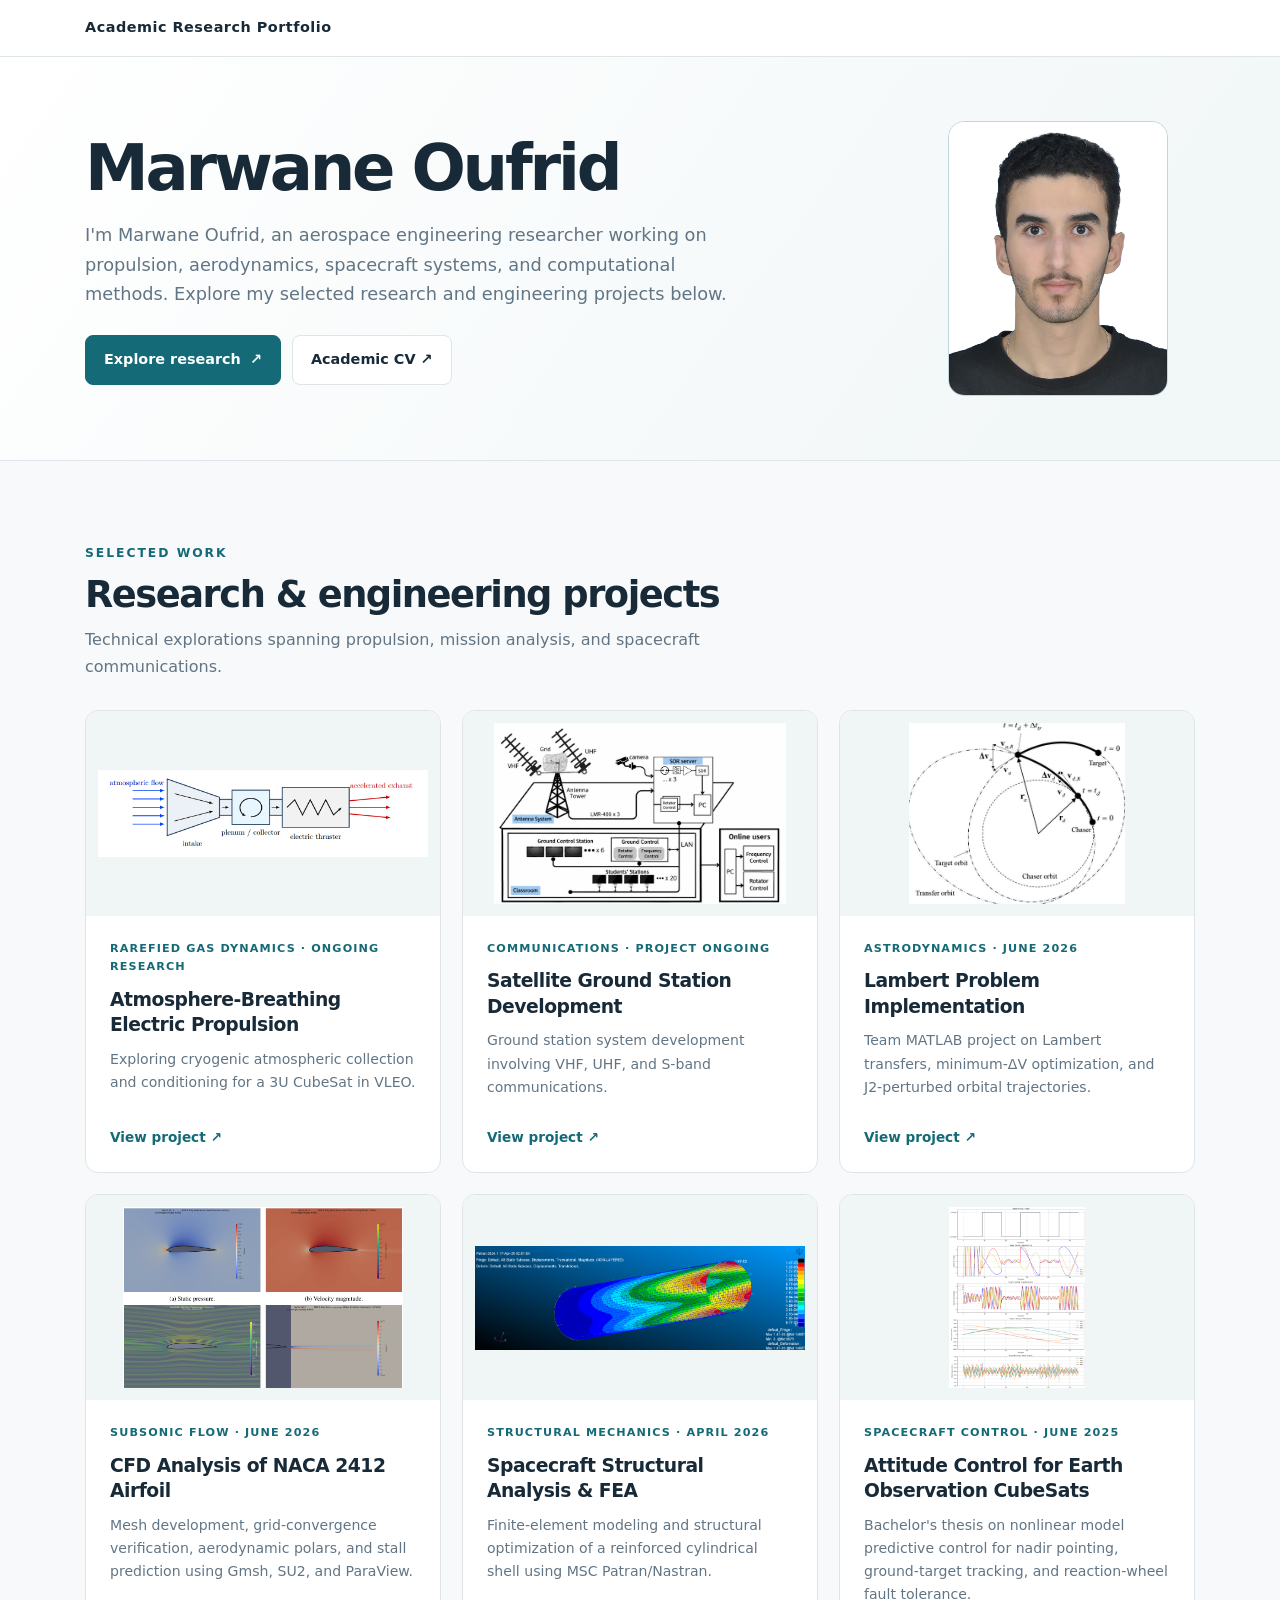
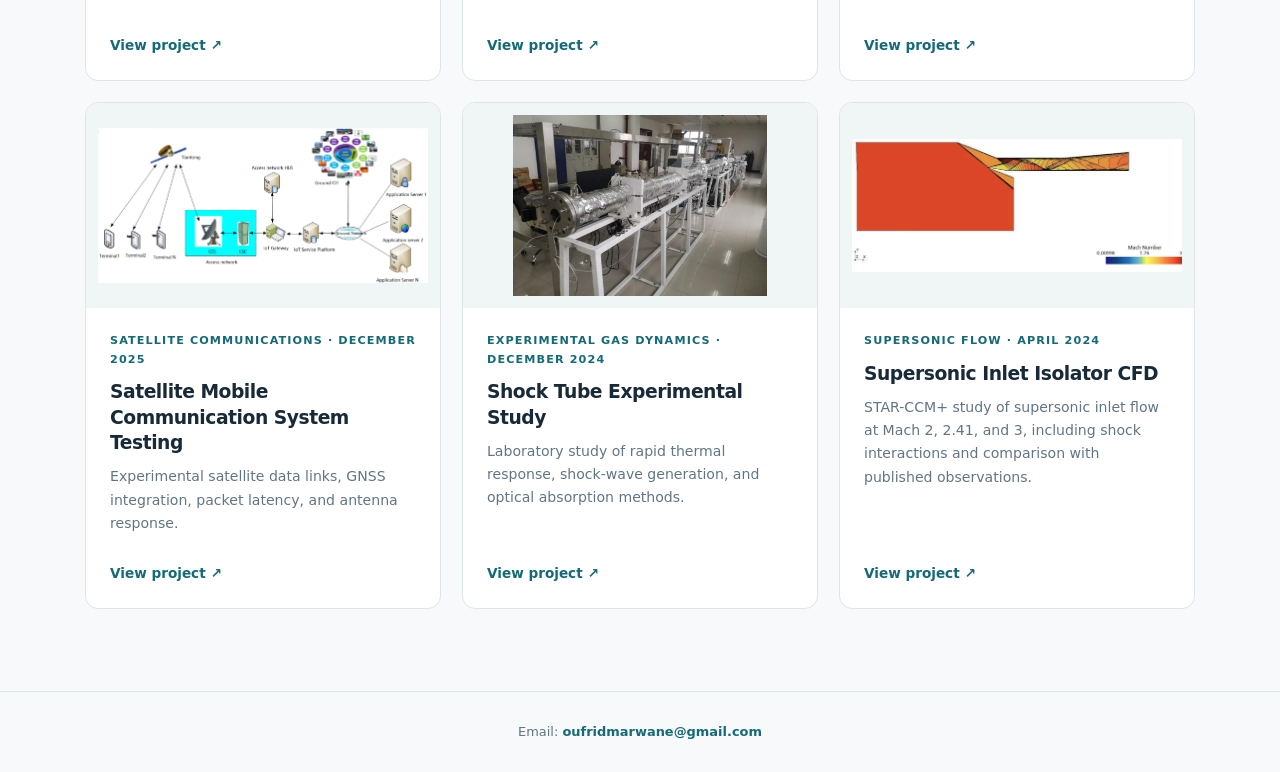
==== commit 44ea6257: "Use uploaded project images and rename satellite communications project" ====
--- a/index.html
+++ b/index.html
@@ -1,3 +1,3 @@
 <!DOCTYPE html>
 
-<html lang="en"><head><meta charset="utf-8"/><meta content="width=device-width,initial-scale=1" name="viewport"/><meta content="Marwane Oufrid — aerospace engineering research and project portfolio." name="description"/><title>Marwane Oufrid | Aerospace Engineering Research</title><link href="assets/style.css" rel="stylesheet"/></head><body><header class="portfolio-header"><div class="wrap"><a href="index.html">Academic Research Portfolio</a></div></header><main><section class="hero"><div class="wrap hero-grid"><div><h1 class="intro-name">Marwane Oufrid</h1><p>I'm Marwane Oufrid, an aerospace engineering researcher working on propulsion, aerodynamics, spacecraft systems, and computational methods. Explore my selected research and engineering projects below.</p><div class="btns"><a class="btn primary" href="#research">Explore research <span aria-hidden="true">↗</span></a><a class="btn" href="files/Marwane_Oufrid_CV.pdf" rel="noopener" target="_blank">Academic CV ↗</a></div></div><div class="photo-panel"><div class="profile-frame"><img alt="Portrait of Marwane Oufrid" onerror="this.style.display='none'" src="assets/profile.jpg"/><span aria-hidden="true" class="profile-initials">MO</span></div></div></div></section><section class="section" id="research"><div class="wrap"><div class="section-heading"><div><div class="eyebrow">Selected work</div><h2>Research &amp; engineering projects</h2><p>Technical explorations spanning propulsion, mission analysis, and spacecraft communications.</p></div></div><div class="cards"><a class="card" href="projects/abep.html"><div class="card-art real-art"><img alt="Concept diagram for atmosphere-breathing electric propulsion" loading="lazy" src="assets/abep-diagram.png"/></div><div class="card-body"><span class="tag">Rarefied Gas Dynamics · Ongoing research</span><h3>Atmosphere-Breathing Electric Propulsion</h3><p>Exploring cryogenic atmospheric collection and conditioning for a 3U CubeSat in VLEO.</p><span class="open">View project ↗</span></div></a><a class="card" href="projects/ground-station.html"><div class="card-art real-art"><img alt="Adapted conceptual satellite ground station architecture showing antennas, SDR server, and ground control" loading="lazy" src="assets/ground-station-diagram.webp"/></div><div class="card-body"><span class="tag">Communications · Project ongoing</span><h3>Satellite Ground Station Development</h3><p>Ground station system development involving VHF, UHF, and S-band communications.</p><span class="open">View project ↗</span></div></a><a class="card" href="projects/lambert.html"><div class="card-art real-art"><img alt="Orbital rendezvous diagram related to Lambert transfer analysis" loading="lazy" src="assets/lambert-diagram.jpg"/></div><div class="card-body"><span class="tag">Astrodynamics · June 2026</span><h3>Lambert Problem Implementation</h3><p>Team MATLAB project on Lambert transfers, minimum-ΔV optimization, and J2-perturbed orbital trajectories.</p><span class="open">View project ↗</span></div></a><a class="card" href="projects/naca-2412.html"><div class="card-art real-art"><img alt="Simulation figure from the CFD Analysis of NACA 2412 Airfoil project report" loading="lazy" src="assets/naca-airfoil.png"/></div><div class="card-body"><span class="tag">Subsonic Flow · June 2026</span><h3>CFD Analysis of NACA 2412 Airfoil</h3><p>Mesh development, grid-convergence verification, aerodynamic polars, and stall prediction using Gmsh, SU2, and ParaView.</p><span class="open">View project ↗</span></div></a><a class="card" href="projects/spacecraft-structural-fea.html"><div class="card-art real-art"><img alt="Schematic illustration for Spacecraft Structural Analysis & FEA" loading="lazy" src="assets/structural-fea.svg"/></div><div class="card-body"><span class="tag">Structural Mechanics · April 2026</span><h3>Spacecraft Structural Analysis & FEA</h3><p>Finite-element modeling and structural optimization of a reinforced cylindrical shell using MSC Patran/Nastran.</p><span class="open">View project ↗</span></div></a><a class="card" href="projects/cubesat-attitude-control.html"><div class="card-art real-art"><img alt="Attitude-tracking performance simulation from the bachelor thesis" loading="lazy" src="assets/acs-target-tracking.png"/></div><div class="card-body"><span class="tag">Spacecraft Control · June 2025</span><h3>Attitude Control for Earth Observation CubeSats</h3><p>Bachelor's thesis on nonlinear model predictive control for nadir pointing, ground-target tracking, and reaction-wheel fault tolerance.</p><span class="open">View project ↗</span></div></a><a class="card" href="projects/satellite-obdh-testing.html"><div class="card-art real-art"><img alt="Schematic illustration for Satellite OBDH System Design & Testing" loading="lazy" src="assets/satellite-obdh.svg"/></div><div class="card-body"><span class="tag">Satellite Communications · December 2025</span><h3>Satellite OBDH System Design & Testing</h3><p>Experimental satellite data links, GNSS integration, packet latency, and antenna response.</p><span class="open">View project ↗</span></div></a><a class="card" href="projects/shock-tube-study.html"><div class="card-art real-art"><img alt="Schematic illustration for Shock Tube Experimental Study" loading="lazy" src="assets/shock-tube.svg"/></div><div class="card-body"><span class="tag">Experimental Gas Dynamics · December 2024</span><h3>Shock Tube Experimental Study</h3><p>Laboratory study of rapid thermal response, shock-wave generation, and optical absorption methods.</p><span class="open">View project ↗</span></div></a><a class="card" href="projects/supersonic-inlet.html"><div class="card-art real-art"><img alt="Simulation figure from the Supersonic Inlet Isolator CFD project report" loading="lazy" src="assets/supersonic-inlet.png"/></div><div class="card-body"><span class="tag">Supersonic Flow · April 2024</span><h3>Supersonic Inlet Isolator CFD</h3><p>STAR-CCM+ study of supersonic inlet flow at Mach 2, 2.41, and 3, including shock interactions and comparison with published observations.</p><span class="open">View project ↗</span></div></a></div></div></section></main><footer><div class="wrap"><span>Email: <a href="mailto:oufridmarwane@gmail.com">oufridmarwane@gmail.com</a></span></div></footer><script src="assets/main.js"></script><script src="assets/art.js"></script><script>document.getElementById('year').textContent=new Date().getFullYear()</script></body></html>
+<html lang="en"><head><meta charset="utf-8"/><meta content="width=device-width,initial-scale=1" name="viewport"/><meta content="Marwane Oufrid — aerospace engineering research and project portfolio." name="description"/><title>Marwane Oufrid | Aerospace Engineering Research</title><link href="assets/style.css" rel="stylesheet"/></head><body><header class="portfolio-header"><div class="wrap"><a href="index.html">Academic Research Portfolio</a></div></header><main><section class="hero"><div class="wrap hero-grid"><div><h1 class="intro-name">Marwane Oufrid</h1><p>I'm Marwane Oufrid, an aerospace engineering researcher working on propulsion, aerodynamics, spacecraft systems, and computational methods. Explore my selected research and engineering projects below.</p><div class="btns"><a class="btn primary" href="#research">Explore research <span aria-hidden="true">↗</span></a><a class="btn" href="files/Marwane_Oufrid_CV.pdf" rel="noopener" target="_blank">Academic CV ↗</a></div></div><div class="photo-panel"><div class="profile-frame"><img alt="Portrait of Marwane Oufrid" onerror="this.style.display='none'" src="assets/profile.jpg"/><span aria-hidden="true" class="profile-initials">MO</span></div></div></div></section><section class="section" id="research"><div class="wrap"><div class="section-heading"><div><div class="eyebrow">Selected work</div><h2>Research &amp; engineering projects</h2><p>Technical explorations spanning propulsion, mission analysis, and spacecraft communications.</p></div></div><div class="cards"><a class="card" href="projects/abep.html"><div class="card-art real-art"><img alt="Concept diagram for atmosphere-breathing electric propulsion" loading="lazy" src="assets/abep-diagram.png"/></div><div class="card-body"><span class="tag">Rarefied Gas Dynamics · Ongoing research</span><h3>Atmosphere-Breathing Electric Propulsion</h3><p>Exploring cryogenic atmospheric collection and conditioning for a 3U CubeSat in VLEO.</p><span class="open">View project ↗</span></div></a><a class="card" href="projects/ground-station.html"><div class="card-art real-art"><img alt="Adapted conceptual satellite ground station architecture showing antennas, SDR server, and ground control" loading="lazy" src="assets/ground-station-diagram.webp"/></div><div class="card-body"><span class="tag">Communications · Project ongoing</span><h3>Satellite Ground Station Development</h3><p>Ground station system development involving VHF, UHF, and S-band communications.</p><span class="open">View project ↗</span></div></a><a class="card" href="projects/lambert.html"><div class="card-art real-art"><img alt="Orbital rendezvous diagram related to Lambert transfer analysis" loading="lazy" src="assets/lambert-diagram.jpg"/></div><div class="card-body"><span class="tag">Astrodynamics · June 2026</span><h3>Lambert Problem Implementation</h3><p>Team MATLAB project on Lambert transfers, minimum-ΔV optimization, and J2-perturbed orbital trajectories.</p><span class="open">View project ↗</span></div></a><a class="card" href="projects/naca-2412.html"><div class="card-art real-art"><img alt="Simulation figure from the CFD Analysis of NACA 2412 Airfoil project report" loading="lazy" src="assets/naca-airfoil.png"/></div><div class="card-body"><span class="tag">Subsonic Flow · June 2026</span><h3>CFD Analysis of NACA 2412 Airfoil</h3><p>Mesh development, grid-convergence verification, aerodynamic polars, and stall prediction using Gmsh, SU2, and ParaView.</p><span class="open">View project ↗</span></div></a><a class="card" href="projects/spacecraft-structural-fea.html"><div class="card-art real-art"><img alt="MSC Patran finite-element displacement contour of a reinforced cylindrical shell" loading="lazy" src="assets/spacecraft-fea.png"/></div><div class="card-body"><span class="tag">Structural Mechanics · April 2026</span><h3>Spacecraft Structural Analysis & FEA</h3><p>Finite-element modeling and structural optimization of a reinforced cylindrical shell using MSC Patran/Nastran.</p><span class="open">View project ↗</span></div></a><a class="card" href="projects/cubesat-attitude-control.html"><div class="card-art real-art"><img alt="Attitude-tracking performance simulation from the bachelor thesis" loading="lazy" src="assets/acs-target-tracking.png"/></div><div class="card-body"><span class="tag">Spacecraft Control · June 2025</span><h3>Attitude Control for Earth Observation CubeSats</h3><p>Bachelor's thesis on nonlinear model predictive control for nadir pointing, ground-target tracking, and reaction-wheel fault tolerance.</p><span class="open">View project ↗</span></div></a><a class="card" href="projects/satellite-obdh-testing.html"><div class="card-art real-art"><img alt="Tiantong satellite mobile communications network architecture" loading="lazy" src="assets/satellite-mobile-communication.png"/></div><div class="card-body"><span class="tag">Satellite Communications · December 2025</span><h3>Satellite Mobile Communication System Testing</h3><p>Experimental satellite data links, GNSS integration, packet latency, and antenna response.</p><span class="open">View project ↗</span></div></a><a class="card" href="projects/shock-tube-study.html"><div class="card-art real-art"><img alt="Photograph of the shock tube laboratory apparatus" loading="lazy" src="assets/shock-tube-photo.png"/></div><div class="card-body"><span class="tag">Experimental Gas Dynamics · December 2024</span><h3>Shock Tube Experimental Study</h3><p>Laboratory study of rapid thermal response, shock-wave generation, and optical absorption methods.</p><span class="open">View project ↗</span></div></a><a class="card" href="projects/supersonic-inlet.html"><div class="card-art real-art"><img alt="Simulation figure from the Supersonic Inlet Isolator CFD project report" loading="lazy" src="assets/supersonic-inlet.png"/></div><div class="card-body"><span class="tag">Supersonic Flow · April 2024</span><h3>Supersonic Inlet Isolator CFD</h3><p>STAR-CCM+ study of supersonic inlet flow at Mach 2, 2.41, and 3, including shock interactions and comparison with published observations.</p><span class="open">View project ↗</span></div></a></div></div></section></main><footer><div class="wrap"><span>Email: <a href="mailto:oufridmarwane@gmail.com">oufridmarwane@gmail.com</a></span></div></footer><script src="assets/main.js"></script><script src="assets/art.js"></script><script>document.getElementById('year').textContent=new Date().getFullYear()</script></body></html>
